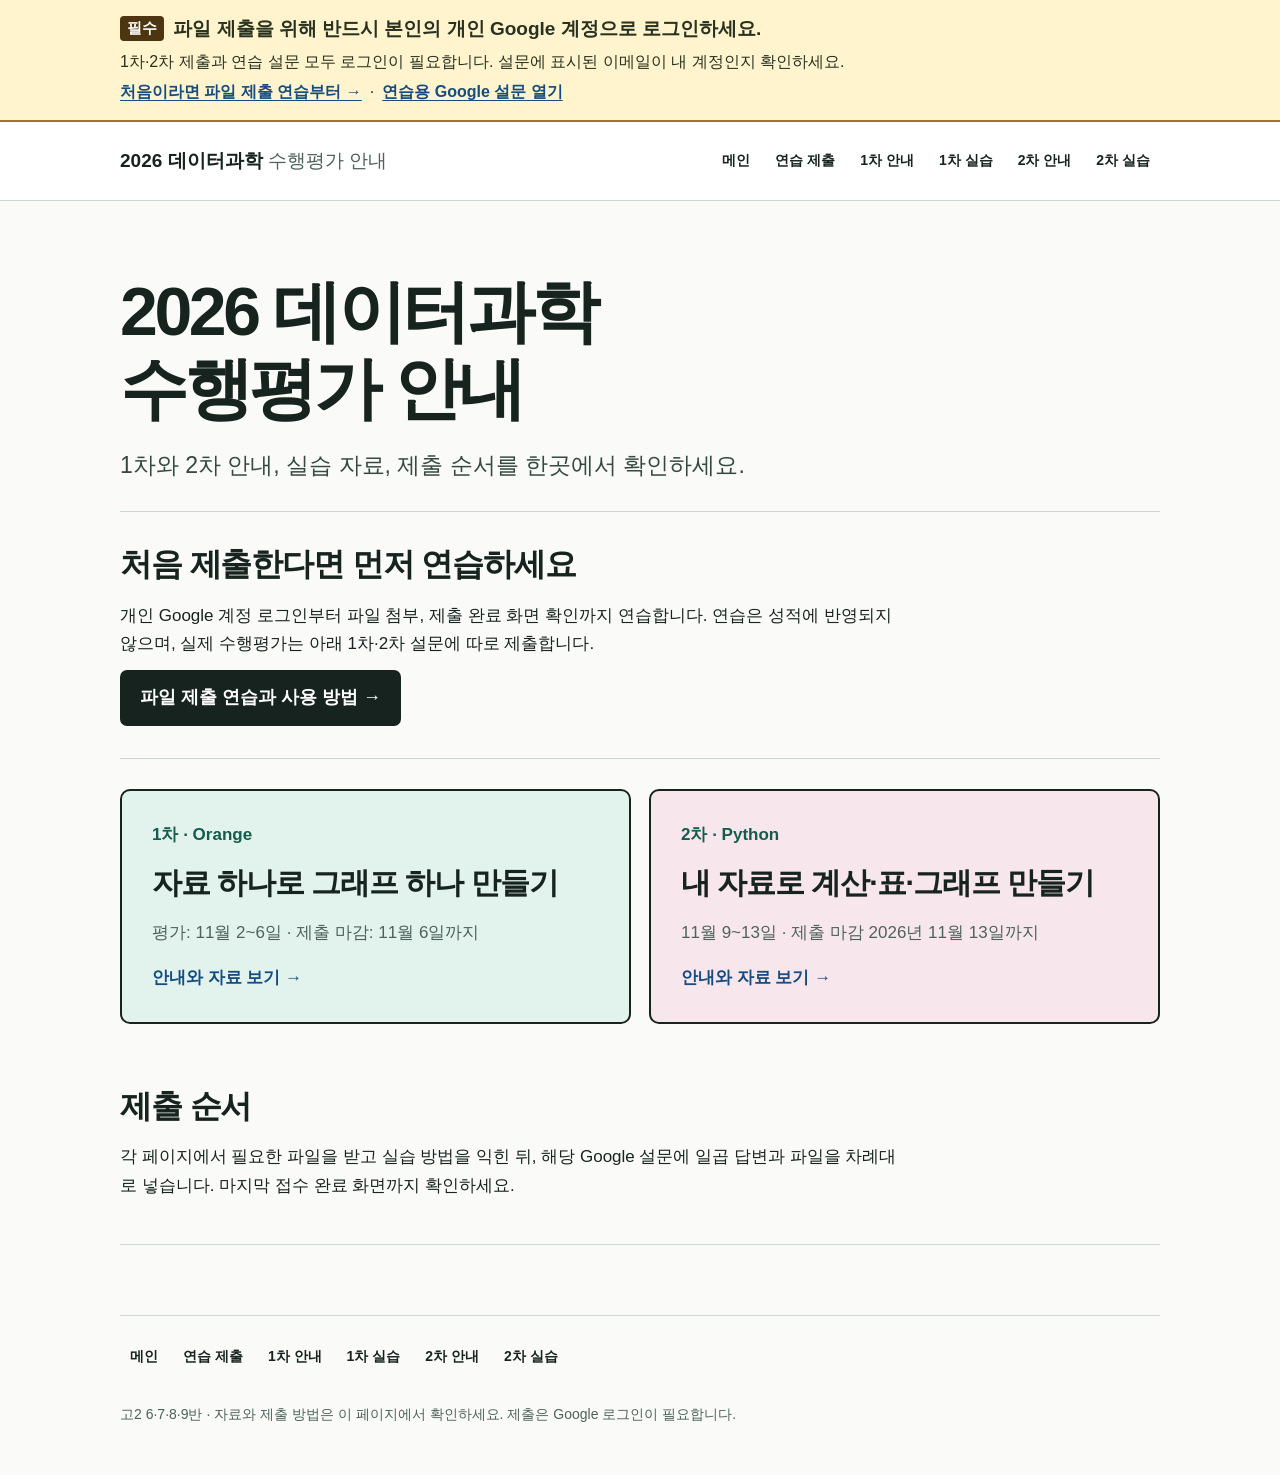
==== docs/index.html @ 9b7f6223 "Keep Orange deadline wording consistent across student notices Constraint: Show November 6 as the an" ====
<!doctype html>
<html lang="ko"><head><meta charset="utf-8"><meta name="viewport" content="width=device-width, initial-scale=1">
<meta name="description" content="2026 데이터과학 수행평가 학생 안내와 실습 자료">
<title>수행평가 안내 · 2026 데이터과학</title><link rel="stylesheet" href="styles.css"><link rel="stylesheet" href="submission-practice.css"></head>
<body><a class="skip" href="#content">본문으로 바로 가기</a>
<aside class="login-notice" aria-label="제출 전 필수 안내"><div class="login-notice-inner"><p><span class="login-required">필수</span> <strong>파일 제출을 위해 반드시 본인의 개인 Google 계정으로 로그인하세요.</strong></p><p>1차·2차 제출과 연습 설문 모두 로그인이 필요합니다. 설문에 표시된 이메일이 내 계정인지 확인하세요.</p><div class="login-notice-links"><a class="" href="practice.html">처음이라면 파일 제출 연습부터 →</a> · <a class="" href="https://docs.google.com/forms/d/e/1FAIpQLScZOqpPs9S-6z6NNaMuyRPG4v95KnQXw4QXtG5yP9WdSp2YLQ/viewform" target="_blank" rel="noopener noreferrer">연습용 Google 설문 열기</a></div></div></aside>
<header class="site-header"><div class="wrap header-inner"><a class="brand" href="index.html">2026 데이터과학 <span>수행평가 안내</span></a>
<nav class="global-nav" aria-label="전체 페이지 빠른 이동"><a href="index.html">메인</a><a href="practice.html">연습 제출</a><a href="orange.html">1차 안내</a><a href="orange-guide/index.html">1차 실습</a><a href="python.html">2차 안내</a><a href="python-guide/index.html">2차 실습</a></nav></div></header>
<main class="wrap" id="content"><div class="hero index-hero"><h1>2026 데이터과학<br>수행평가 안내</h1><p class="lead">1차와 2차 안내, 실습 자료, 제출 순서를 한곳에서 확인하세요.</p></div>
<section class="section"><h2>처음 제출한다면 먼저 연습하세요</h2><p>개인 Google 계정 로그인부터 파일 첨부, 제출 완료 화면 확인까지 연습합니다. 연습은 성적에 반영되지 않으며, 실제 수행평가는 아래 1차·2차 설문에 따로 제출합니다.</p><a class="button" href="practice.html">파일 제출 연습과 사용 방법 →</a></section>
<div class="choice-grid"><a class="choice" href="orange.html"><span>1차 · Orange</span><h2>자료 하나로 그래프 하나 만들기</h2><p>평가: 11월 2~6일 · 제출 마감: 11월 6일까지</p><strong>안내와 자료 보기 →</strong></a>
<a class="choice" href="python.html"><span>2차 · Python</span><h2>내 자료로 계산·표·그래프 만들기</h2><p>11월 9~13일 · 제출 마감 2026년 11월 13일까지</p><strong>안내와 자료 보기 →</strong></a></div>
<section class="section"><h2>제출 순서</h2><p>각 페이지에서 필요한 파일을 받고 실습 방법을 익힌 뒤, 해당 Google 설문에 일곱 답변과 파일을 차례대로 넣습니다. 마지막 접수 완료 화면까지 확인하세요.</p></section></main><footer class="wrap footer"><nav class="global-nav" aria-label="전체 페이지 빠른 이동"><a href="index.html">메인</a><a href="practice.html">연습 제출</a><a href="orange.html">1차 안내</a><a href="orange-guide/index.html">1차 실습</a><a href="python.html">2차 안내</a><a href="python-guide/index.html">2차 실습</a></nav><p>고2 6·7·8·9반 · 자료와 제출 방법은 이 페이지에서 확인하세요. 제출은 Google 로그인이 필요합니다.</p></footer>
</body></html>
---- docs/styles.css ----
:root{--ink:#17231f;--muted:#4d625b;--paper:#fafbf8;--white:#fff;--line:#cbd8d1;--mint:#c5e8da;--pink:#f6d5df;--accent:#145c4c;--blue:#174c80}
*{box-sizing:border-box}html{scroll-behavior:smooth}body{margin:0;background:var(--paper);color:var(--ink);font:17px/1.65 -apple-system,BlinkMacSystemFont,"Apple SD Gothic Neo","Malgun Gothic",sans-serif}a{color:var(--blue);text-underline-offset:3px}a:hover{color:var(--accent)}a:focus-visible,button:focus-visible{outline:3px solid var(--accent);outline-offset:3px}.skip{position:absolute;left:-9999px;top:8px;background:#fff;padding:8px}.skip:focus{left:12px;z-index:10}.wrap{width:min(100% - 40px,1040px);margin:auto}.site-header{background:#fff;border-bottom:1px solid var(--line)}.header-inner{display:flex;align-items:center;justify-content:space-between;gap:24px;min-height:78px}.brand{text-decoration:none;color:var(--ink);font-size:19px;font-weight:800}.brand span{font-weight:500;color:var(--muted)}nav{display:flex;gap:8px}nav a{display:inline-block;padding:8px 14px;border-radius:8px;text-decoration:none;color:var(--ink);font-weight:700}nav a[aria-current=page],nav a:hover{background:var(--mint);color:var(--ink)}main{padding-top:48px;padding-bottom:70px}.hero{padding:24px 0 28px;border-bottom:1px solid var(--line)}.number{margin:0 0 14px;color:var(--accent);font-weight:800;font-size:15px}.hero h1{font-size:clamp(39px,6vw,68px);letter-spacing:-.05em;line-height:1.14;margin:0 0 20px;font-weight:850}.lead{font-size:clamp(18px,2.5vw,23px);line-height:1.55;max-width:730px;margin:0;color:#354940}.date{display:flex;flex-wrap:wrap;gap:10px;margin-top:28px}.date strong{display:inline-block;padding:9px 14px;background:#fff;border:1px solid var(--line);border-radius:6px;font-size:16px}.route{display:flex;flex-wrap:wrap;gap:8px 13px;padding:20px 24px;margin:28px 0 38px;background:var(--mint);border:2px solid var(--ink);font-weight:750;font-size:18px}.route span{color:var(--accent)}.section{padding:32px 0;border-bottom:1px solid var(--line)}.section h2,.submit h2{font-size:clamp(25px,3.5vw,32px);letter-spacing:-.035em;line-height:1.3;margin:0 0 16px}.section p{margin:12px 0;max-width:790px}.resource-list,.topic-list{list-style:none;padding:0;margin:20px 0;display:grid;gap:10px}.resource-list{grid-template-columns:repeat(2,minmax(0,1fr))}.resource-list li,.topic-list li{background:#fff;border:1px solid var(--line);border-radius:8px;padding:15px 18px}.resource-list a,.topic-list a{display:block;font-weight:750}.resource-list span,.topic-list span{display:block;color:var(--muted);font-size:14px;margin-top:3px}.topic-list{grid-template-columns:repeat(2,minmax(0,1fr))}.steps{list-style:none;counter-reset:step;padding:0;margin:20px 0;display:grid;grid-template-columns:repeat(2,minmax(0,1fr));gap:12px}.steps li{counter-increment:step;background:#fff;border:1px solid var(--line);border-radius:8px;padding:18px 18px 18px 64px;position:relative}.steps li:before{content:counter(step);position:absolute;left:18px;top:17px;width:32px;height:32px;border-radius:50%;display:grid;place-items:center;background:var(--mint);font-weight:800}.steps strong{font-size:18px}.steps p{margin:7px 0 0}.callout{padding:18px 22px;background:var(--pink);border:2px solid var(--ink)}.callout strong{font-size:21px}.callout p{margin:5px 0}.section video{display:block;max-width:800px;max-height:500px;background:#17231f;border-radius:8px}.submit{display:flex;justify-content:space-between;align-items:center;gap:30px;margin-top:40px;padding:28px 30px;background:var(--mint);border:2px solid var(--ink)}.submit h2{margin:0}.submit p{margin:5px 0 0}.button{display:inline-block;white-space:nowrap;background:var(--ink);color:#fff;border-radius:7px;padding:13px 20px;font-size:18px;font-weight:800;text-decoration:none}.button:hover{background:var(--accent);color:#fff}.choice-grid{display:grid;grid-template-columns:repeat(2,minmax(0,1fr));gap:18px;margin:30px 0}.choice{display:block;padding:30px;border:2px solid var(--ink);background:#fff;color:var(--ink);text-decoration:none;border-radius:10px}.choice:first-child{background:#e1f3ec}.choice:last-child{background:#f8e6ed}.choice:hover{transform:translateY(-3px);color:var(--ink);box-shadow:0 8px 0 #d6e4dc}.choice span{font-weight:800;color:var(--accent)}.choice h2{font-size:30px;line-height:1.3;letter-spacing:-.035em;margin:14px 0}.choice p{color:var(--muted)}.choice strong{color:var(--blue)}.footer{padding:22px 0 35px;border-top:1px solid var(--line);color:var(--muted);font-size:14px}
@media(max-width:700px){body{font-size:16px}.wrap{width:min(100% - 28px,1040px)}.header-inner{display:block;padding:14px 0 10px}.brand{display:block;font-size:17px}.brand span{display:block;font-size:14px}nav{margin-top:8px}nav a{padding:7px 10px;font-size:14px}main{padding-top:24px}.hero h1{font-size:40px}.route{padding:16px;font-size:16px}.resource-list,.topic-list,.steps,.choice-grid{grid-template-columns:1fr}.submit{display:block;padding:22px}.submit .button{margin-top:20px;white-space:normal;text-align:center}.section{padding:25px 0}}
.global-nav{display:flex;flex-wrap:wrap;gap:5px}.global-nav a{font-size:14px;padding:7px 10px}.footer .global-nav{padding:0 0 14px}.question-choices{margin:22px 0;padding:20px;background:#eaf3ef;border:1px solid var(--line);border-radius:10px}.question-choices h2{margin:0 0 8px}.question-choices ol{list-style:none;counter-reset:question;display:grid;grid-template-columns:repeat(2,minmax(0,1fr));gap:9px;padding:0;margin:16px 0}.question-choices li{background:#fff;border:1px solid var(--line);border-radius:8px;padding:12px 14px}.question-choices strong,.question-choices span{display:block}.question-choices strong{font-size:16px;line-height:1.45}.question-choices span{font-size:13px;color:var(--muted);margin-top:6px}.question-choices code{white-space:nowrap}.section .question-choices{margin:0;padding:0;border:0;background:transparent}.section .question-choices h2{display:none}.section video+ p{margin-bottom:30px}@media(max-width:700px){.global-nav{margin-top:8px}.global-nav a{font-size:13px;padding:7px 8px}.question-choices ol{grid-template-columns:1fr}.question-choices{padding:14px}}@media(prefers-reduced-motion:reduce){html{scroll-behavior:auto}}
---- docs/submission-practice.css ----
.login-notice{box-sizing:border-box;margin:0;background:#fff4cd;color:#293220;border-bottom:2px solid #9c7922;font-family:-apple-system,BlinkMacSystemFont,"Apple SD Gothic Neo","Malgun Gothic",sans-serif;font-size:16px;line-height:1.6}
.login-notice-inner{width:min(100% - 40px,1040px);margin:auto;padding:15px 0}
.login-notice p{margin:0 0 5px;max-width:none}
.login-notice p:first-child{font-size:19px;line-height:1.5}
.login-required{display:inline-block;margin-right:4px;padding:1px 7px;border-radius:4px;background:#4c3510;color:#fff;font-weight:800;font-size:15px;vertical-align:2px}
.login-notice a{color:#174c80;text-decoration:underline;text-underline-offset:3px;font-weight:750}
.login-notice a:hover{color:#145c4c}
.login-notice a:focus-visible{outline:3px solid #145c4c;outline-offset:3px}
.login-notice-links{display:flex;flex-wrap:wrap;gap:5px 8px}
.practice-actions{display:flex;flex-wrap:wrap;gap:12px;margin:20px 0 12px}
.practice-actions .button{white-space:normal}
.practice-small{font-size:15px;color:#4d625b}
.practice-steps{grid-template-columns:1fr}
.practice-steps li{padding-bottom:22px}
.practice-help dt{font-weight:800;margin-top:22px}
.practice-help dd{margin:6px 0 0;max-width:790px}
@media(max-width:700px){.login-notice-inner{width:calc(100% - 28px);padding:12px 0}.login-notice{font-size:15px}.login-notice p:first-child{font-size:17px}.practice-actions .button{width:100%;text-align:center}}
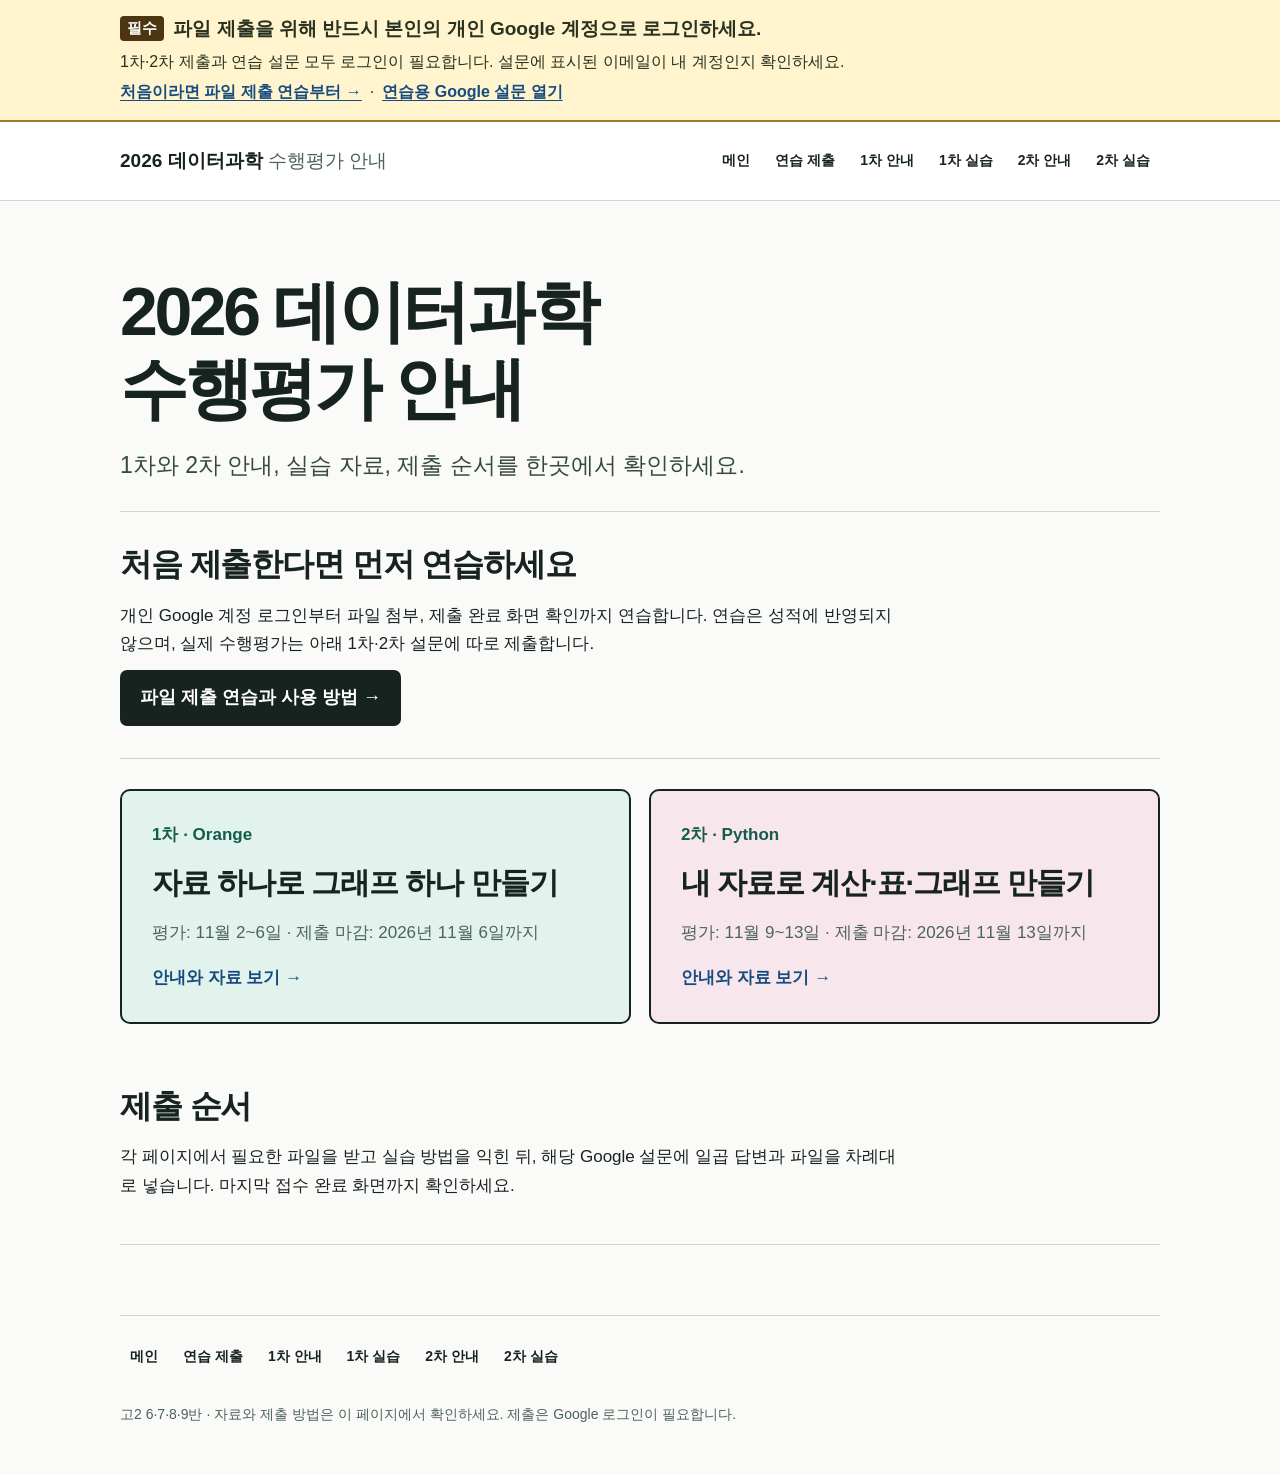
==== commit 7a09c001: "Keep published deadlines consistent across student resources Constraint: Preserve assessment questio" ====
--- a/docs/index.html
+++ b/docs/index.html
@@ -8,7 +8,7 @@
 <nav class="global-nav" aria-label="전체 페이지 빠른 이동"><a href="index.html">메인</a><a href="practice.html">연습 제출</a><a href="orange.html">1차 안내</a><a href="orange-guide/index.html">1차 실습</a><a href="python.html">2차 안내</a><a href="python-guide/index.html">2차 실습</a></nav></div></header>
 <main class="wrap" id="content"><div class="hero index-hero"><h1>2026 데이터과학<br>수행평가 안내</h1><p class="lead">1차와 2차 안내, 실습 자료, 제출 순서를 한곳에서 확인하세요.</p></div>
 <section class="section"><h2>처음 제출한다면 먼저 연습하세요</h2><p>개인 Google 계정 로그인부터 파일 첨부, 제출 완료 화면 확인까지 연습합니다. 연습은 성적에 반영되지 않으며, 실제 수행평가는 아래 1차·2차 설문에 따로 제출합니다.</p><a class="button" href="practice.html">파일 제출 연습과 사용 방법 →</a></section>
-<div class="choice-grid"><a class="choice" href="orange.html"><span>1차 · Orange</span><h2>자료 하나로 그래프 하나 만들기</h2><p>평가: 11월 2~6일 · 제출 마감: 11월 6일까지</p><strong>안내와 자료 보기 →</strong></a>
-<a class="choice" href="python.html"><span>2차 · Python</span><h2>내 자료로 계산·표·그래프 만들기</h2><p>11월 9~13일 · 제출 마감 2026년 11월 13일까지</p><strong>안내와 자료 보기 →</strong></a></div>
+<div class="choice-grid"><a class="choice" href="orange.html"><span>1차 · Orange</span><h2>자료 하나로 그래프 하나 만들기</h2><p>평가: 11월 2~6일 · 제출 마감: 2026년 11월 6일까지</p><strong>안내와 자료 보기 →</strong></a>
+<a class="choice" href="python.html"><span>2차 · Python</span><h2>내 자료로 계산·표·그래프 만들기</h2><p>평가: 11월 9~13일 · 제출 마감: 2026년 11월 13일까지</p><strong>안내와 자료 보기 →</strong></a></div>
 <section class="section"><h2>제출 순서</h2><p>각 페이지에서 필요한 파일을 받고 실습 방법을 익힌 뒤, 해당 Google 설문에 일곱 답변과 파일을 차례대로 넣습니다. 마지막 접수 완료 화면까지 확인하세요.</p></section></main><footer class="wrap footer"><nav class="global-nav" aria-label="전체 페이지 빠른 이동"><a href="index.html">메인</a><a href="practice.html">연습 제출</a><a href="orange.html">1차 안내</a><a href="orange-guide/index.html">1차 실습</a><a href="python.html">2차 안내</a><a href="python-guide/index.html">2차 실습</a></nav><p>고2 6·7·8·9반 · 자료와 제출 방법은 이 페이지에서 확인하세요. 제출은 Google 로그인이 필요합니다.</p></footer>
 </body></html>
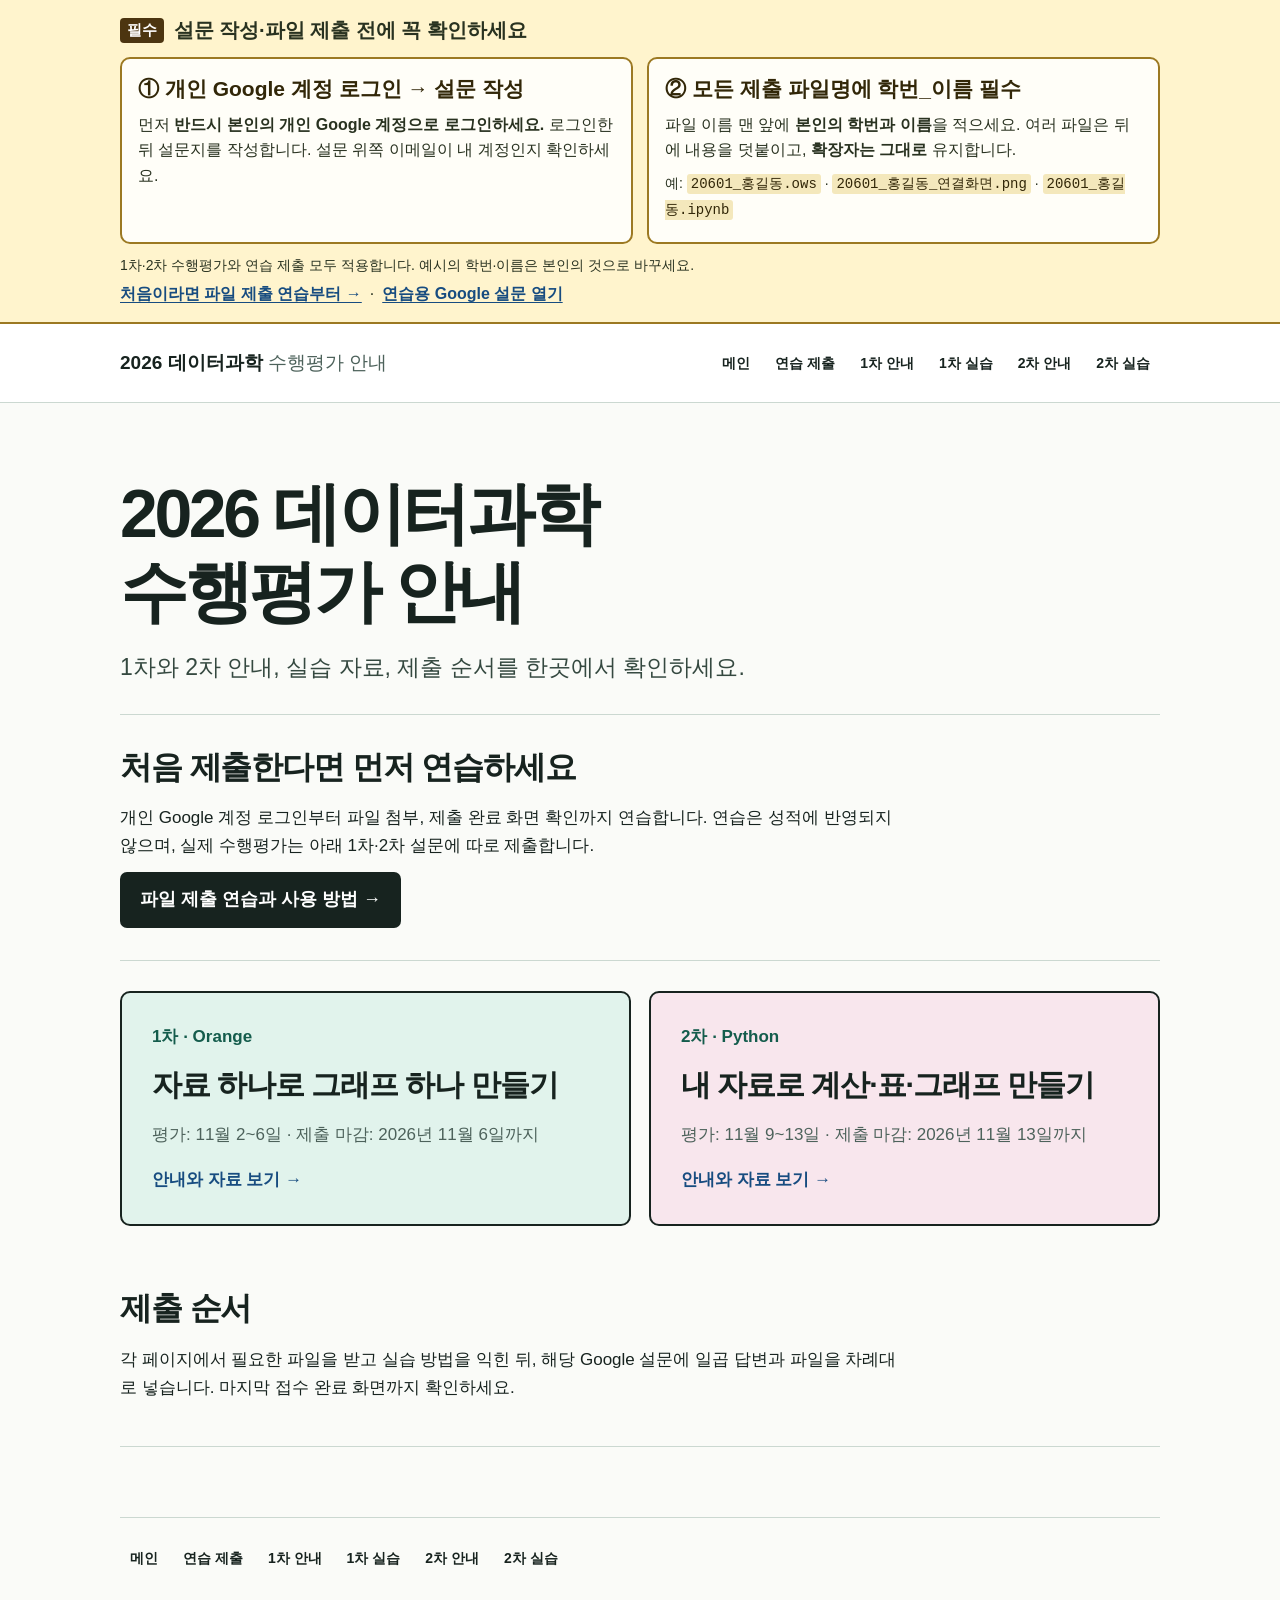
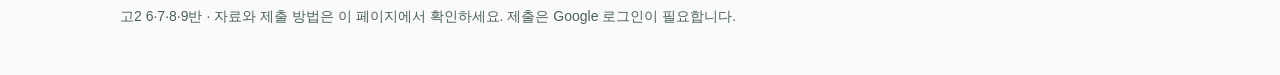
==== commit 5c8b3a30: "Make account login and student filename rules unmistakable before submission Constraint: Students mu" ====
--- a/docs/index.html
+++ b/docs/index.html
@@ -3,7 +3,7 @@
 <meta name="description" content="2026 데이터과학 수행평가 학생 안내와 실습 자료">
 <title>수행평가 안내 · 2026 데이터과학</title><link rel="stylesheet" href="styles.css"><link rel="stylesheet" href="submission-practice.css"></head>
 <body><a class="skip" href="#content">본문으로 바로 가기</a>
-<aside class="login-notice" aria-label="제출 전 필수 안내"><div class="login-notice-inner"><p><span class="login-required">필수</span> <strong>파일 제출을 위해 반드시 본인의 개인 Google 계정으로 로그인하세요.</strong></p><p>1차·2차 제출과 연습 설문 모두 로그인이 필요합니다. 설문에 표시된 이메일이 내 계정인지 확인하세요.</p><div class="login-notice-links"><a class="" href="practice.html">처음이라면 파일 제출 연습부터 →</a> · <a class="" href="https://docs.google.com/forms/d/e/1FAIpQLScZOqpPs9S-6z6NNaMuyRPG4v95KnQXw4QXtG5yP9WdSp2YLQ/viewform" target="_blank" rel="noopener noreferrer">연습용 Google 설문 열기</a></div></div></aside>
+<aside class="login-notice" aria-label="제출 전 필수 안내"><div class="login-notice-inner"><p class="submission-notice-title"><span class="login-required">필수</span> 설문 작성·파일 제출 전에 꼭 확인하세요</p><div class="submission-rules"><div class="submission-rule"><strong>① 개인 Google 계정 로그인 → 설문 작성</strong><p>먼저 <b>반드시 본인의 개인 Google 계정으로 로그인하세요.</b> 로그인한 뒤 설문지를 작성합니다. 설문 위쪽 이메일이 내 계정인지 확인하세요.</p></div><div class="submission-rule"><strong>② 모든 제출 파일명에 학번_이름 필수</strong><p>파일 이름 맨 앞에 <b>본인의 학번과 이름</b>을 적으세요. 여러 파일은 뒤에 내용을 덧붙이고, <b>확장자는 그대로</b> 유지합니다.</p><p class="submission-name-example">예: <code>20601_홍길동.ows</code> · <code>20601_홍길동_연결화면.png</code> · <code>20601_홍길동.ipynb</code></p></div></div><p class="submission-scope">1차·2차 수행평가와 연습 제출 모두 적용합니다. 예시의 학번·이름은 본인의 것으로 바꾸세요.</p><div class="login-notice-links"><a class="" href="practice.html">처음이라면 파일 제출 연습부터 →</a> · <a class="" href="https://docs.google.com/forms/d/e/1FAIpQLScZOqpPs9S-6z6NNaMuyRPG4v95KnQXw4QXtG5yP9WdSp2YLQ/viewform" target="_blank" rel="noopener noreferrer">연습용 Google 설문 열기</a></div></div></aside>
 <header class="site-header"><div class="wrap header-inner"><a class="brand" href="index.html">2026 데이터과학 <span>수행평가 안내</span></a>
 <nav class="global-nav" aria-label="전체 페이지 빠른 이동"><a href="index.html">메인</a><a href="practice.html">연습 제출</a><a href="orange.html">1차 안내</a><a href="orange-guide/index.html">1차 실습</a><a href="python.html">2차 안내</a><a href="python-guide/index.html">2차 실습</a></nav></div></header>
 <main class="wrap" id="content"><div class="hero index-hero"><h1>2026 데이터과학<br>수행평가 안내</h1><p class="lead">1차와 2차 안내, 실습 자료, 제출 순서를 한곳에서 확인하세요.</p></div>
--- a/docs/submission-practice.css
+++ b/docs/submission-practice.css
@@ -1,7 +1,17 @@
 .login-notice{box-sizing:border-box;margin:0;background:#fff4cd;color:#293220;border-bottom:2px solid #9c7922;font-family:-apple-system,BlinkMacSystemFont,"Apple SD Gothic Neo","Malgun Gothic",sans-serif;font-size:16px;line-height:1.6}
 .login-notice-inner{width:min(100% - 40px,1040px);margin:auto;padding:15px 0}
 .login-notice p{margin:0 0 5px;max-width:none}
-.login-notice p:first-child{font-size:19px;line-height:1.5}
+.login-notice .submission-notice-title{font-size:20px;font-weight:800;line-height:1.5;margin-bottom:12px}
+.submission-rules{display:grid;grid-template-columns:1fr 1fr;gap:14px;margin-bottom:10px}
+.submission-rule{min-width:0;border:2px solid #9c7922;border-radius:10px;background:#fffef8;padding:14px 16px}
+.submission-rule>strong{display:block;color:#322708;font-size:21px;line-height:1.5;margin-bottom:7px}
+.submission-rule p{font-size:16px}
+.submission-rule code,.filename-check code{white-space:normal;overflow-wrap:anywhere;background:#f4e8bc;color:#322708;padding:2px 4px;border-radius:3px}
+.login-notice .submission-name-example{font-size:14px;line-height:1.8;margin-top:8px}
+.login-notice .submission-scope{font-size:14px}
+.filename-check{margin:18px 0;padding:18px 20px;border:2px solid #9c7922;border-radius:10px;background:#fff4cd;color:#293220}
+.filename-check>strong{display:block;font-size:21px;line-height:1.5;margin-bottom:8px}
+.filename-check p:last-child{margin-bottom:0}
 .login-required{display:inline-block;margin-right:4px;padding:1px 7px;border-radius:4px;background:#4c3510;color:#fff;font-weight:800;font-size:15px;vertical-align:2px}
 .login-notice a{color:#174c80;text-decoration:underline;text-underline-offset:3px;font-weight:750}
 .login-notice a:hover{color:#145c4c}
@@ -14,4 +24,4 @@
 .practice-steps li{padding-bottom:22px}
 .practice-help dt{font-weight:800;margin-top:22px}
 .practice-help dd{margin:6px 0 0;max-width:790px}
-@media(max-width:700px){.login-notice-inner{width:calc(100% - 28px);padding:12px 0}.login-notice{font-size:15px}.login-notice p:first-child{font-size:17px}.practice-actions .button{width:100%;text-align:center}}
+@media(max-width:700px){.login-notice-inner{width:calc(100% - 28px);padding:12px 0}.login-notice{font-size:15px}.login-notice .submission-notice-title{font-size:18px}.submission-rules{grid-template-columns:1fr;gap:10px}.submission-rule{padding:12px}.submission-rule>strong{font-size:19px}.practice-actions .button{width:100%;text-align:center}}
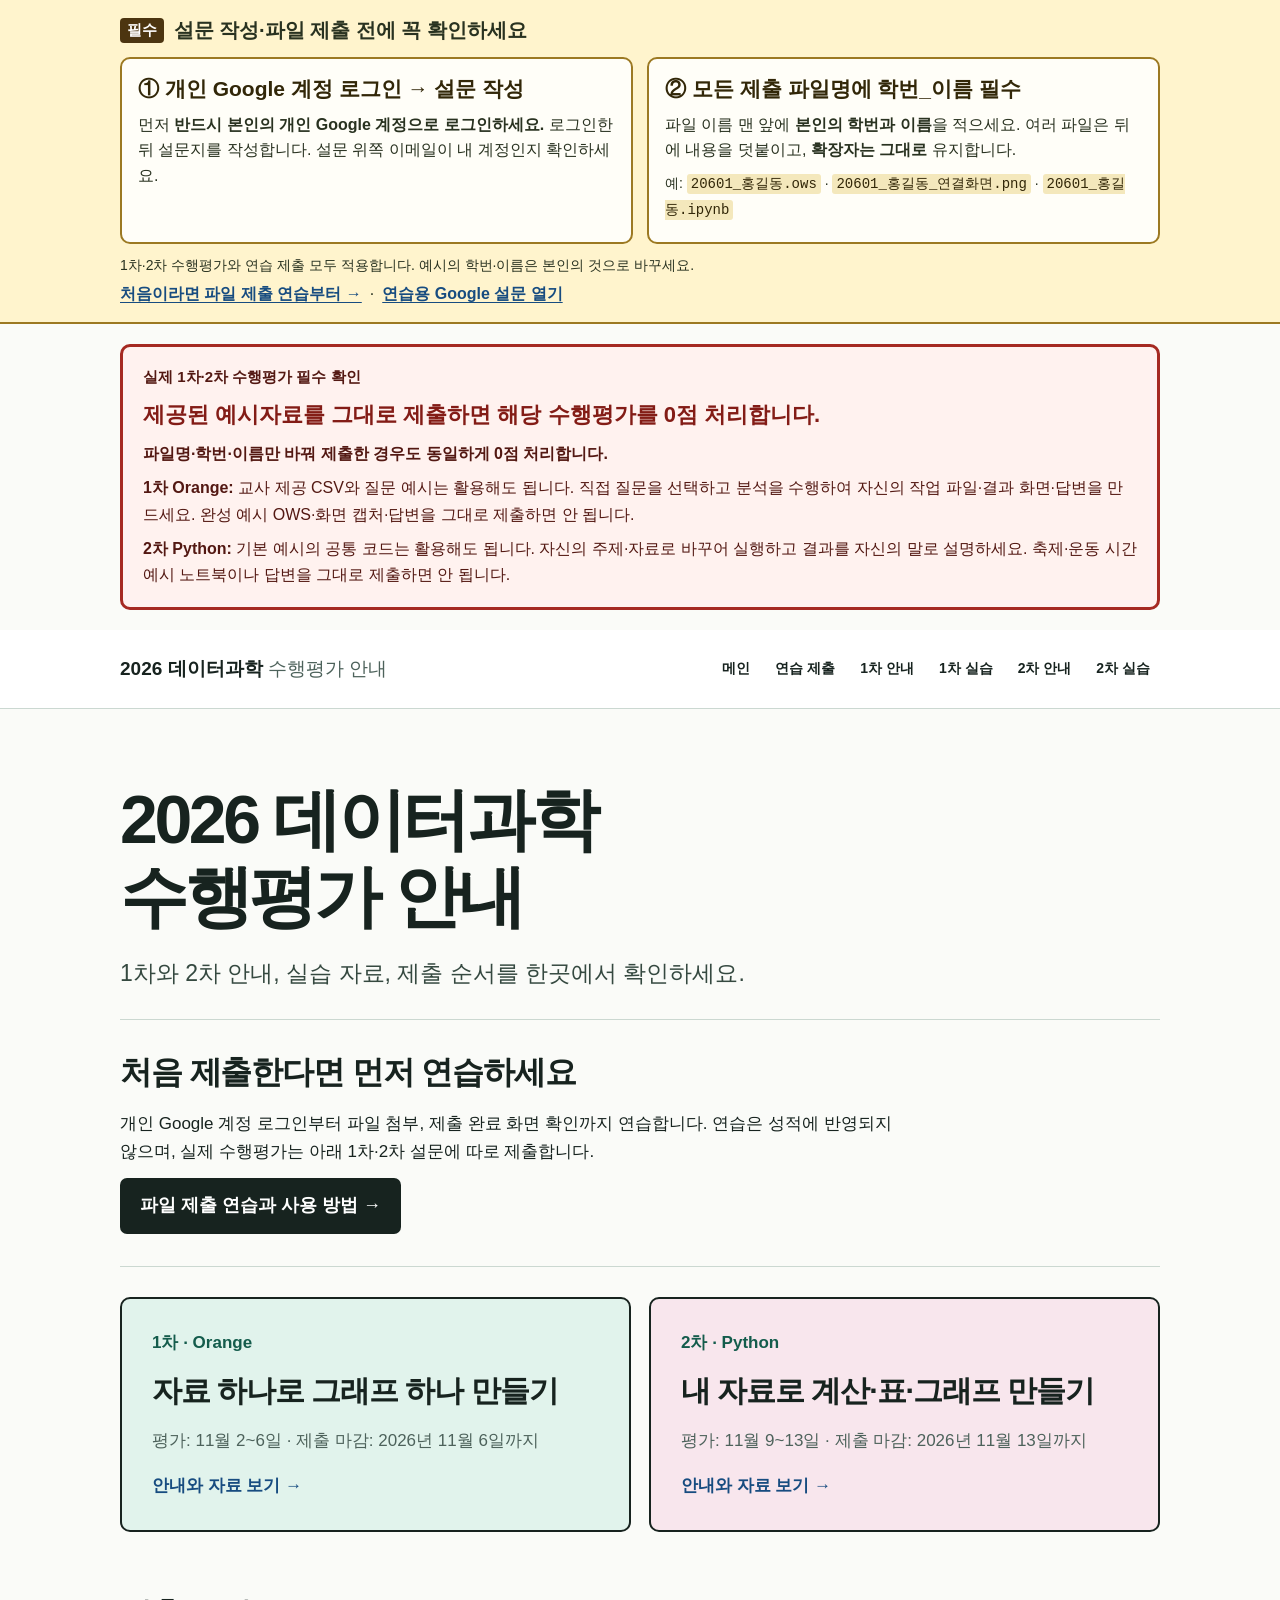
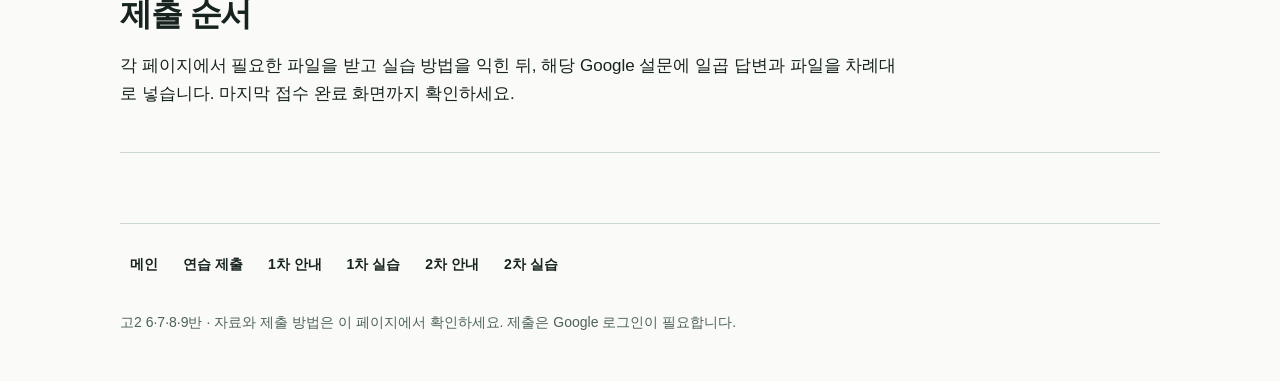
==== commit a01049d4: "Make unchanged example submission consequences clear before assessment Constraint: The teacher requi" ====
--- a/docs/index.html
+++ b/docs/index.html
@@ -1,9 +1,10 @@
 <!doctype html>
 <html lang="ko"><head><meta charset="utf-8"><meta name="viewport" content="width=device-width, initial-scale=1">
 <meta name="description" content="2026 데이터과학 수행평가 학생 안내와 실습 자료">
-<title>수행평가 안내 · 2026 데이터과학</title><link rel="stylesheet" href="styles.css"><link rel="stylesheet" href="submission-practice.css"></head>
+<title>수행평가 안내 · 2026 데이터과학</title><link rel="stylesheet" href="styles.css"><link rel="stylesheet" href="submission-practice.css?v=52a40abe3c"></head>
 <body><a class="skip" href="#content">본문으로 바로 가기</a>
 <aside class="login-notice" aria-label="제출 전 필수 안내"><div class="login-notice-inner"><p class="submission-notice-title"><span class="login-required">필수</span> 설문 작성·파일 제출 전에 꼭 확인하세요</p><div class="submission-rules"><div class="submission-rule"><strong>① 개인 Google 계정 로그인 → 설문 작성</strong><p>먼저 <b>반드시 본인의 개인 Google 계정으로 로그인하세요.</b> 로그인한 뒤 설문지를 작성합니다. 설문 위쪽 이메일이 내 계정인지 확인하세요.</p></div><div class="submission-rule"><strong>② 모든 제출 파일명에 학번_이름 필수</strong><p>파일 이름 맨 앞에 <b>본인의 학번과 이름</b>을 적으세요. 여러 파일은 뒤에 내용을 덧붙이고, <b>확장자는 그대로</b> 유지합니다.</p><p class="submission-name-example">예: <code>20601_홍길동.ows</code> · <code>20601_홍길동_연결화면.png</code> · <code>20601_홍길동.ipynb</code></p></div></div><p class="submission-scope">1차·2차 수행평가와 연습 제출 모두 적용합니다. 예시의 학번·이름은 본인의 것으로 바꾸세요.</p><div class="login-notice-links"><a class="" href="practice.html">처음이라면 파일 제출 연습부터 →</a> · <a class="" href="https://docs.google.com/forms/d/e/1FAIpQLScZOqpPs9S-6z6NNaMuyRPG4v95KnQXw4QXtG5yP9WdSp2YLQ/viewform" target="_blank" rel="noopener noreferrer">연습용 Google 설문 열기</a></div></div></aside>
+<aside class="example-policy" aria-label="예시자료 그대로 제출 시 0점 안내"><p class="example-policy-scope">실제 1차·2차 수행평가 필수 확인</p><strong class="example-policy-title">제공된 예시자료를 그대로 제출하면 해당 수행평가를 0점 처리합니다.</strong><p><b>파일명·학번·이름만 바꿔 제출한 경우도 동일하게 0점 처리합니다.</b></p><p><b>1차 Orange:</b> 교사 제공 CSV와 질문 예시는 활용해도 됩니다. 직접 질문을 선택하고 분석을 수행하여 자신의 작업 파일·결과 화면·답변을 만드세요. 완성 예시 OWS·화면 캡처·답변을 그대로 제출하면 안 됩니다.</p><p><b>2차 Python:</b> 기본 예시의 공통 코드는 활용해도 됩니다. 자신의 주제·자료로 바꾸어 실행하고 결과를 자신의 말로 설명하세요. 축제·운동 시간 예시 노트북이나 답변을 그대로 제출하면 안 됩니다.</p></aside>
 <header class="site-header"><div class="wrap header-inner"><a class="brand" href="index.html">2026 데이터과학 <span>수행평가 안내</span></a>
 <nav class="global-nav" aria-label="전체 페이지 빠른 이동"><a href="index.html">메인</a><a href="practice.html">연습 제출</a><a href="orange.html">1차 안내</a><a href="orange-guide/index.html">1차 실습</a><a href="python.html">2차 안내</a><a href="python-guide/index.html">2차 실습</a></nav></div></header>
 <main class="wrap" id="content"><div class="hero index-hero"><h1>2026 데이터과학<br>수행평가 안내</h1><p class="lead">1차와 2차 안내, 실습 자료, 제출 순서를 한곳에서 확인하세요.</p></div>
--- a/docs/submission-practice.css
+++ b/docs/submission-practice.css
@@ -17,6 +17,12 @@
 .login-notice a:hover{color:#145c4c}
 .login-notice a:focus-visible{outline:3px solid #145c4c;outline-offset:3px}
 .login-notice-links{display:flex;flex-wrap:wrap;gap:5px 8px}
+.example-policy{box-sizing:border-box;width:min(100% - 28px,1040px);margin:20px auto;padding:18px 20px;border:3px solid #a52a22;border-radius:10px;background:#fff2ef;color:#531812;font-family:-apple-system,BlinkMacSystemFont,"Apple SD Gothic Neo","Malgun Gothic",sans-serif;line-height:1.65}
+.example-policy .example-policy-scope{margin:0 0 8px;font-size:15px;font-weight:800}
+.example-policy .example-policy-title{display:block;margin-bottom:10px;font-size:22px;line-height:1.5;color:#831c16}
+.example-policy p{max-width:none;margin:8px 0 0;font-size:16px}
+.example-policy-inline{padding:14px 16px;border-left:5px solid #a52a22;background:#fff2ef;color:#531812;line-height:1.6}
+.example-policy-inline strong{color:#831c16}
 .practice-actions{display:flex;flex-wrap:wrap;gap:12px;margin:20px 0 12px}
 .practice-actions .button{white-space:normal}
 .practice-small{font-size:15px;color:#4d625b}
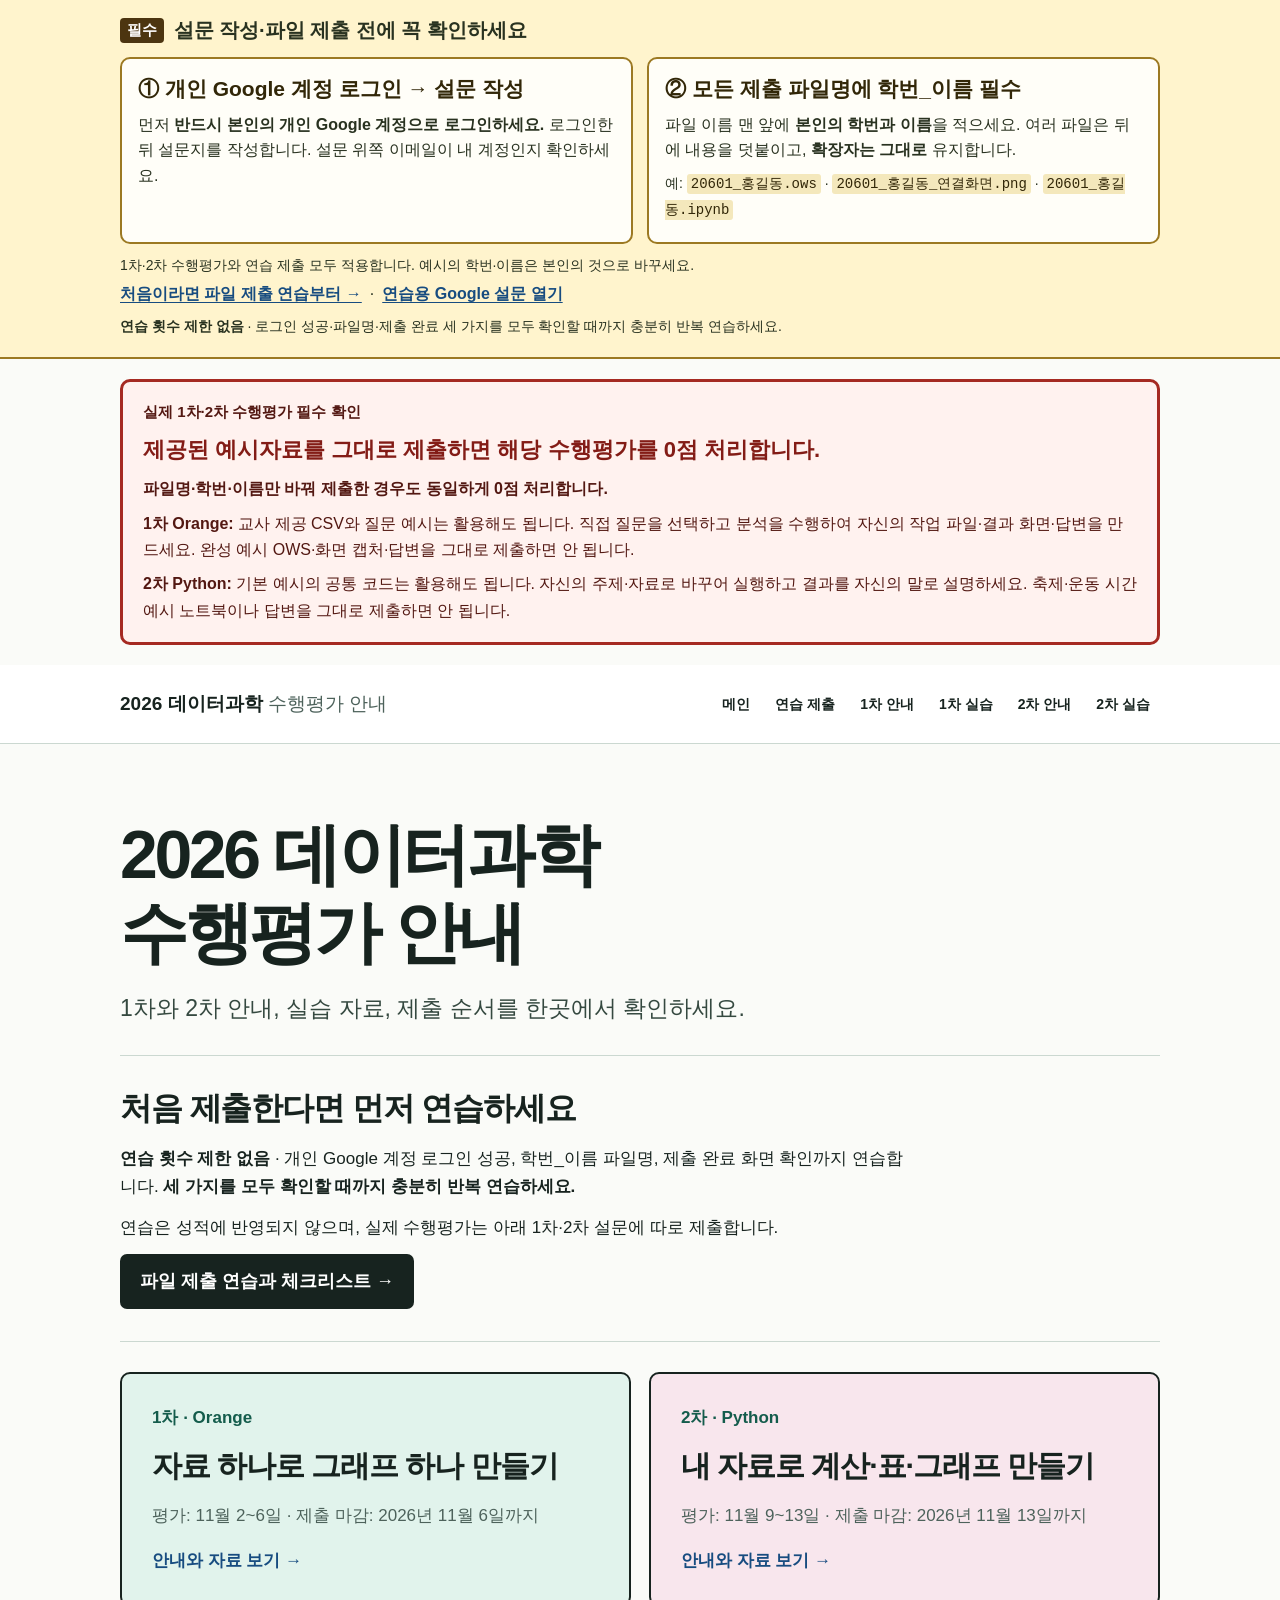
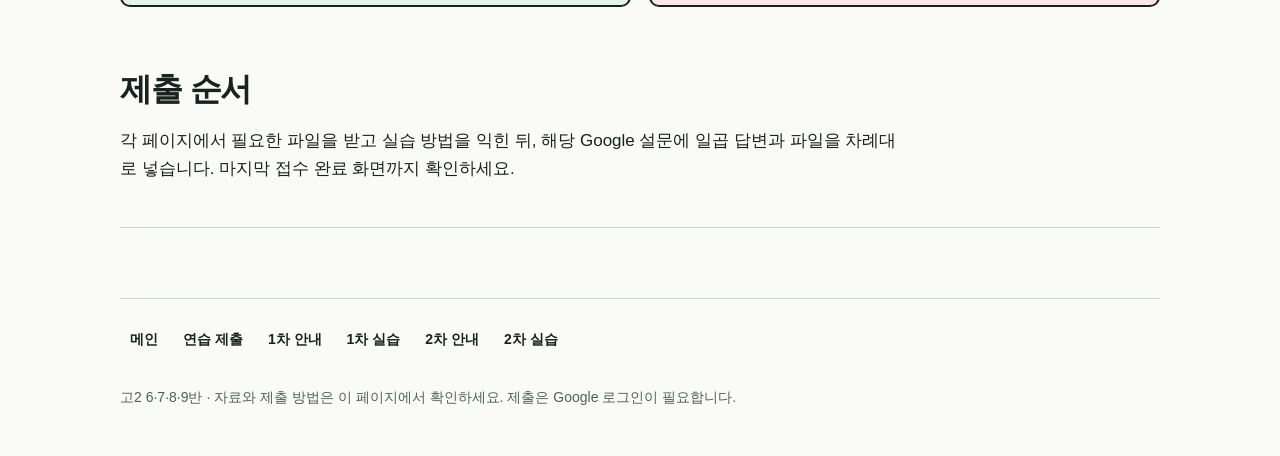
==== commit 181fc98e: "Help students repeat submission practice until all three checks succeed Constraint: Practice attempt" ====
--- a/docs/index.html
+++ b/docs/index.html
@@ -1,14 +1,14 @@
 <!doctype html>
 <html lang="ko"><head><meta charset="utf-8"><meta name="viewport" content="width=device-width, initial-scale=1">
 <meta name="description" content="2026 데이터과학 수행평가 학생 안내와 실습 자료">
-<title>수행평가 안내 · 2026 데이터과학</title><link rel="stylesheet" href="styles.css"><link rel="stylesheet" href="submission-practice.css?v=52a40abe3c"></head>
+<title>수행평가 안내 · 2026 데이터과학</title><link rel="stylesheet" href="styles.css"><link rel="stylesheet" href="submission-practice.css?v=6f11dae451"></head>
 <body><a class="skip" href="#content">본문으로 바로 가기</a>
-<aside class="login-notice" aria-label="제출 전 필수 안내"><div class="login-notice-inner"><p class="submission-notice-title"><span class="login-required">필수</span> 설문 작성·파일 제출 전에 꼭 확인하세요</p><div class="submission-rules"><div class="submission-rule"><strong>① 개인 Google 계정 로그인 → 설문 작성</strong><p>먼저 <b>반드시 본인의 개인 Google 계정으로 로그인하세요.</b> 로그인한 뒤 설문지를 작성합니다. 설문 위쪽 이메일이 내 계정인지 확인하세요.</p></div><div class="submission-rule"><strong>② 모든 제출 파일명에 학번_이름 필수</strong><p>파일 이름 맨 앞에 <b>본인의 학번과 이름</b>을 적으세요. 여러 파일은 뒤에 내용을 덧붙이고, <b>확장자는 그대로</b> 유지합니다.</p><p class="submission-name-example">예: <code>20601_홍길동.ows</code> · <code>20601_홍길동_연결화면.png</code> · <code>20601_홍길동.ipynb</code></p></div></div><p class="submission-scope">1차·2차 수행평가와 연습 제출 모두 적용합니다. 예시의 학번·이름은 본인의 것으로 바꾸세요.</p><div class="login-notice-links"><a class="" href="practice.html">처음이라면 파일 제출 연습부터 →</a> · <a class="" href="https://docs.google.com/forms/d/e/1FAIpQLScZOqpPs9S-6z6NNaMuyRPG4v95KnQXw4QXtG5yP9WdSp2YLQ/viewform" target="_blank" rel="noopener noreferrer">연습용 Google 설문 열기</a></div></div></aside>
+<aside class="login-notice" aria-label="제출 전 필수 안내"><div class="login-notice-inner"><p class="submission-notice-title"><span class="login-required">필수</span> 설문 작성·파일 제출 전에 꼭 확인하세요</p><div class="submission-rules"><div class="submission-rule"><strong>① 개인 Google 계정 로그인 → 설문 작성</strong><p>먼저 <b>반드시 본인의 개인 Google 계정으로 로그인하세요.</b> 로그인한 뒤 설문지를 작성합니다. 설문 위쪽 이메일이 내 계정인지 확인하세요.</p></div><div class="submission-rule"><strong>② 모든 제출 파일명에 학번_이름 필수</strong><p>파일 이름 맨 앞에 <b>본인의 학번과 이름</b>을 적으세요. 여러 파일은 뒤에 내용을 덧붙이고, <b>확장자는 그대로</b> 유지합니다.</p><p class="submission-name-example">예: <code>20601_홍길동.ows</code> · <code>20601_홍길동_연결화면.png</code> · <code>20601_홍길동.ipynb</code></p></div></div><p class="submission-scope">1차·2차 수행평가와 연습 제출 모두 적용합니다. 예시의 학번·이름은 본인의 것으로 바꾸세요.</p><div class="login-notice-links"><a class="" href="practice.html">처음이라면 파일 제출 연습부터 →</a> · <a class="" href="https://docs.google.com/forms/d/e/1FAIpQLScZOqpPs9S-6z6NNaMuyRPG4v95KnQXw4QXtG5yP9WdSp2YLQ/viewform" target="_blank" rel="noopener noreferrer">연습용 Google 설문 열기</a></div><p class="practice-repeat-note"><b>연습 횟수 제한 없음</b> · 로그인 성공·파일명·제출 완료 세 가지를 모두 확인할 때까지 충분히 반복 연습하세요.</p></div></aside>
 <aside class="example-policy" aria-label="예시자료 그대로 제출 시 0점 안내"><p class="example-policy-scope">실제 1차·2차 수행평가 필수 확인</p><strong class="example-policy-title">제공된 예시자료를 그대로 제출하면 해당 수행평가를 0점 처리합니다.</strong><p><b>파일명·학번·이름만 바꿔 제출한 경우도 동일하게 0점 처리합니다.</b></p><p><b>1차 Orange:</b> 교사 제공 CSV와 질문 예시는 활용해도 됩니다. 직접 질문을 선택하고 분석을 수행하여 자신의 작업 파일·결과 화면·답변을 만드세요. 완성 예시 OWS·화면 캡처·답변을 그대로 제출하면 안 됩니다.</p><p><b>2차 Python:</b> 기본 예시의 공통 코드는 활용해도 됩니다. 자신의 주제·자료로 바꾸어 실행하고 결과를 자신의 말로 설명하세요. 축제·운동 시간 예시 노트북이나 답변을 그대로 제출하면 안 됩니다.</p></aside>
 <header class="site-header"><div class="wrap header-inner"><a class="brand" href="index.html">2026 데이터과학 <span>수행평가 안내</span></a>
 <nav class="global-nav" aria-label="전체 페이지 빠른 이동"><a href="index.html">메인</a><a href="practice.html">연습 제출</a><a href="orange.html">1차 안내</a><a href="orange-guide/index.html">1차 실습</a><a href="python.html">2차 안내</a><a href="python-guide/index.html">2차 실습</a></nav></div></header>
 <main class="wrap" id="content"><div class="hero index-hero"><h1>2026 데이터과학<br>수행평가 안내</h1><p class="lead">1차와 2차 안내, 실습 자료, 제출 순서를 한곳에서 확인하세요.</p></div>
-<section class="section"><h2>처음 제출한다면 먼저 연습하세요</h2><p>개인 Google 계정 로그인부터 파일 첨부, 제출 완료 화면 확인까지 연습합니다. 연습은 성적에 반영되지 않으며, 실제 수행평가는 아래 1차·2차 설문에 따로 제출합니다.</p><a class="button" href="practice.html">파일 제출 연습과 사용 방법 →</a></section>
+<section class="section"><h2>처음 제출한다면 먼저 연습하세요</h2><p><strong>연습 횟수 제한 없음</strong> · 개인 Google 계정 로그인 성공, 학번_이름 파일명, 제출 완료 화면 확인까지 연습합니다. <strong>세 가지를 모두 확인할 때까지 충분히 반복 연습하세요.</strong></p><p>연습은 성적에 반영되지 않으며, 실제 수행평가는 아래 1차·2차 설문에 따로 제출합니다.</p><a class="button" href="practice.html">파일 제출 연습과 체크리스트 →</a></section>
 <div class="choice-grid"><a class="choice" href="orange.html"><span>1차 · Orange</span><h2>자료 하나로 그래프 하나 만들기</h2><p>평가: 11월 2~6일 · 제출 마감: 2026년 11월 6일까지</p><strong>안내와 자료 보기 →</strong></a>
 <a class="choice" href="python.html"><span>2차 · Python</span><h2>내 자료로 계산·표·그래프 만들기</h2><p>평가: 11월 9~13일 · 제출 마감: 2026년 11월 13일까지</p><strong>안내와 자료 보기 →</strong></a></div>
 <section class="section"><h2>제출 순서</h2><p>각 페이지에서 필요한 파일을 받고 실습 방법을 익힌 뒤, 해당 Google 설문에 일곱 답변과 파일을 차례대로 넣습니다. 마지막 접수 완료 화면까지 확인하세요.</p></section></main><footer class="wrap footer"><nav class="global-nav" aria-label="전체 페이지 빠른 이동"><a href="index.html">메인</a><a href="practice.html">연습 제출</a><a href="orange.html">1차 안내</a><a href="orange-guide/index.html">1차 실습</a><a href="python.html">2차 안내</a><a href="python-guide/index.html">2차 실습</a></nav><p>고2 6·7·8·9반 · 자료와 제출 방법은 이 페이지에서 확인하세요. 제출은 Google 로그인이 필요합니다.</p></footer>
--- a/docs/submission-practice.css
+++ b/docs/submission-practice.css
@@ -17,6 +17,7 @@
 .login-notice a:hover{color:#145c4c}
 .login-notice a:focus-visible{outline:3px solid #145c4c;outline-offset:3px}
 .login-notice-links{display:flex;flex-wrap:wrap;gap:5px 8px}
+.login-notice .practice-repeat-note{margin-top:8px;font-size:14px}
 .example-policy{box-sizing:border-box;width:min(100% - 28px,1040px);margin:20px auto;padding:18px 20px;border:3px solid #a52a22;border-radius:10px;background:#fff2ef;color:#531812;font-family:-apple-system,BlinkMacSystemFont,"Apple SD Gothic Neo","Malgun Gothic",sans-serif;line-height:1.65}
 .example-policy .example-policy-scope{margin:0 0 8px;font-size:15px;font-weight:800}
 .example-policy .example-policy-title{display:block;margin-bottom:10px;font-size:22px;line-height:1.5;color:#831c16}
@@ -26,6 +27,16 @@
 .practice-actions{display:flex;flex-wrap:wrap;gap:12px;margin:20px 0 12px}
 .practice-actions .button{white-space:normal}
 .practice-small{font-size:15px;color:#4d625b}
+.practice-repeat{border:2px solid #145c4c;background:#e7f4ed;color:#173d33}
+.practice-repeat>strong{font-size:22px}
+.practice-checklist{min-width:0;margin:20px 0;padding:16px;border:2px solid #145c4c;border-radius:10px;background:#f1f8f4}
+.practice-checklist legend{padding:0 8px;font-size:22px;font-weight:800;color:#173d33}
+.practice-checklist label{display:flex;align-items:flex-start;gap:12px;margin:10px 0;padding:16px;border:1px solid #a5beb3;border-radius:8px;background:#fff;cursor:pointer}
+.practice-checklist input{flex:0 0 auto;width:24px;height:24px;margin:3px 0 0;accent-color:#145c4c}
+.practice-checklist input:focus-visible{outline:3px solid #174c80;outline-offset:3px}
+.practice-checklist span{min-width:0;line-height:1.7}
+.practice-checklist strong{display:block;font-size:20px;color:#173d33}
+.practice-checklist code{white-space:normal;overflow-wrap:anywhere}
 .practice-steps{grid-template-columns:1fr}
 .practice-steps li{padding-bottom:22px}
 .practice-help dt{font-weight:800;margin-top:22px}
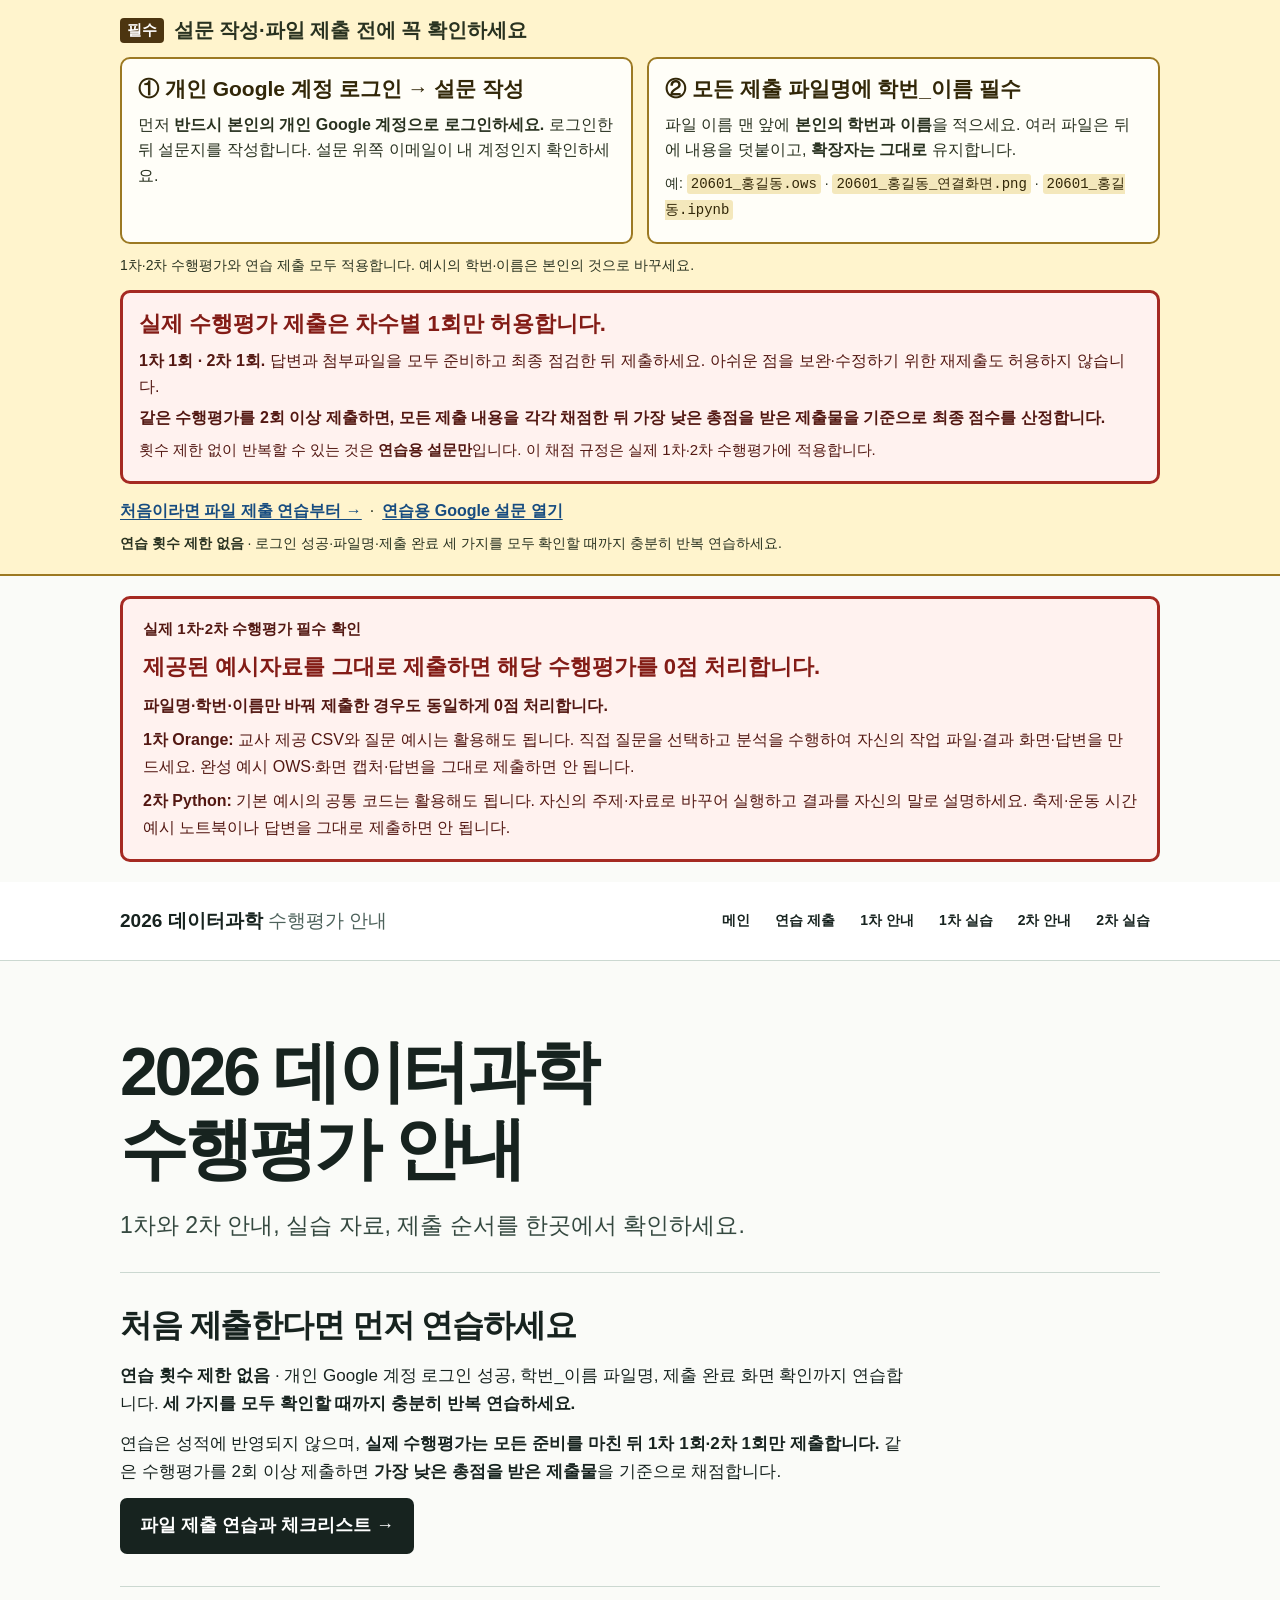
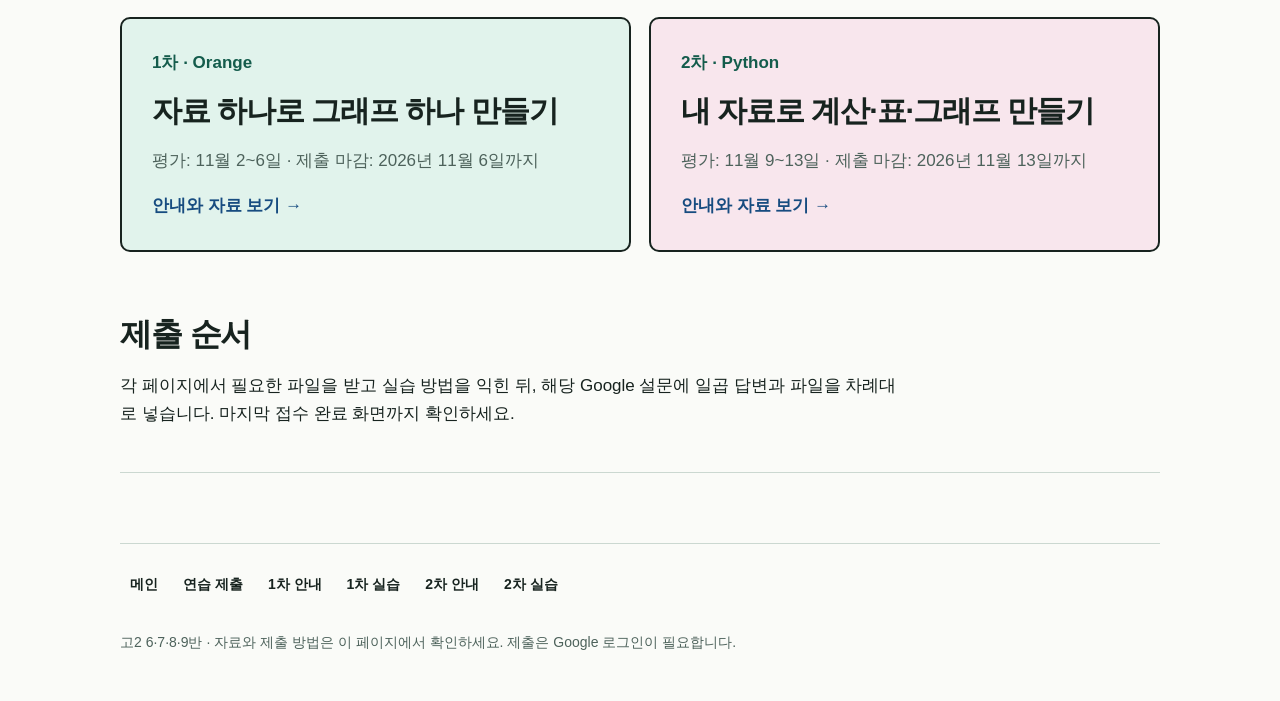
==== commit 4fd94622: "Make final assessment submission rules unambiguous before students submit Constraint: Each assessmen" ====
--- a/docs/index.html
+++ b/docs/index.html
@@ -1,14 +1,14 @@
 <!doctype html>
 <html lang="ko"><head><meta charset="utf-8"><meta name="viewport" content="width=device-width, initial-scale=1">
 <meta name="description" content="2026 데이터과학 수행평가 학생 안내와 실습 자료">
-<title>수행평가 안내 · 2026 데이터과학</title><link rel="stylesheet" href="styles.css"><link rel="stylesheet" href="submission-practice.css?v=6f11dae451"></head>
+<title>수행평가 안내 · 2026 데이터과학</title><link rel="stylesheet" href="styles.css"><link rel="stylesheet" href="submission-practice.css?v=b8956b1308"></head>
 <body><a class="skip" href="#content">본문으로 바로 가기</a>
-<aside class="login-notice" aria-label="제출 전 필수 안내"><div class="login-notice-inner"><p class="submission-notice-title"><span class="login-required">필수</span> 설문 작성·파일 제출 전에 꼭 확인하세요</p><div class="submission-rules"><div class="submission-rule"><strong>① 개인 Google 계정 로그인 → 설문 작성</strong><p>먼저 <b>반드시 본인의 개인 Google 계정으로 로그인하세요.</b> 로그인한 뒤 설문지를 작성합니다. 설문 위쪽 이메일이 내 계정인지 확인하세요.</p></div><div class="submission-rule"><strong>② 모든 제출 파일명에 학번_이름 필수</strong><p>파일 이름 맨 앞에 <b>본인의 학번과 이름</b>을 적으세요. 여러 파일은 뒤에 내용을 덧붙이고, <b>확장자는 그대로</b> 유지합니다.</p><p class="submission-name-example">예: <code>20601_홍길동.ows</code> · <code>20601_홍길동_연결화면.png</code> · <code>20601_홍길동.ipynb</code></p></div></div><p class="submission-scope">1차·2차 수행평가와 연습 제출 모두 적용합니다. 예시의 학번·이름은 본인의 것으로 바꾸세요.</p><div class="login-notice-links"><a class="" href="practice.html">처음이라면 파일 제출 연습부터 →</a> · <a class="" href="https://docs.google.com/forms/d/e/1FAIpQLScZOqpPs9S-6z6NNaMuyRPG4v95KnQXw4QXtG5yP9WdSp2YLQ/viewform" target="_blank" rel="noopener noreferrer">연습용 Google 설문 열기</a></div><p class="practice-repeat-note"><b>연습 횟수 제한 없음</b> · 로그인 성공·파일명·제출 완료 세 가지를 모두 확인할 때까지 충분히 반복 연습하세요.</p></div></aside>
+<aside class="login-notice" aria-label="제출 전 필수 안내"><div class="login-notice-inner"><p class="submission-notice-title"><span class="login-required">필수</span> 설문 작성·파일 제출 전에 꼭 확인하세요</p><div class="submission-rules"><div class="submission-rule"><strong>① 개인 Google 계정 로그인 → 설문 작성</strong><p>먼저 <b>반드시 본인의 개인 Google 계정으로 로그인하세요.</b> 로그인한 뒤 설문지를 작성합니다. 설문 위쪽 이메일이 내 계정인지 확인하세요.</p></div><div class="submission-rule"><strong>② 모든 제출 파일명에 학번_이름 필수</strong><p>파일 이름 맨 앞에 <b>본인의 학번과 이름</b>을 적으세요. 여러 파일은 뒤에 내용을 덧붙이고, <b>확장자는 그대로</b> 유지합니다.</p><p class="submission-name-example">예: <code>20601_홍길동.ows</code> · <code>20601_홍길동_연결화면.png</code> · <code>20601_홍길동.ipynb</code></p></div></div><p class="submission-scope">1차·2차 수행평가와 연습 제출 모두 적용합니다. 예시의 학번·이름은 본인의 것으로 바꾸세요.</p><div class="single-submission-notice" role="note" aria-label="실제 수행평가 제출 횟수와 중복 제출 채점 규정"><strong>실제 수행평가 제출은 차수별 1회만 허용합니다.</strong><p><b>1차 1회 · 2차 1회.</b> 답변과 첨부파일을 모두 준비하고 최종 점검한 뒤 제출하세요. 아쉬운 점을 보완·수정하기 위한 재제출도 허용하지 않습니다.</p><p><b>같은 수행평가를 2회 이상 제출하면, 모든 제출 내용을 각각 채점한 뒤 가장 낮은 총점을 받은 제출물을 기준으로 최종 점수를 산정합니다.</b></p><p class="submission-practice-exception">횟수 제한 없이 반복할 수 있는 것은 <b>연습용 설문만</b>입니다. 이 채점 규정은 실제 1차·2차 수행평가에 적용합니다.</p></div><div class="login-notice-links"><a class="" href="practice.html">처음이라면 파일 제출 연습부터 →</a> · <a class="" href="https://docs.google.com/forms/d/e/1FAIpQLScZOqpPs9S-6z6NNaMuyRPG4v95KnQXw4QXtG5yP9WdSp2YLQ/viewform" target="_blank" rel="noopener noreferrer">연습용 Google 설문 열기</a></div><p class="practice-repeat-note"><b>연습 횟수 제한 없음</b> · 로그인 성공·파일명·제출 완료 세 가지를 모두 확인할 때까지 충분히 반복 연습하세요.</p></div></aside>
 <aside class="example-policy" aria-label="예시자료 그대로 제출 시 0점 안내"><p class="example-policy-scope">실제 1차·2차 수행평가 필수 확인</p><strong class="example-policy-title">제공된 예시자료를 그대로 제출하면 해당 수행평가를 0점 처리합니다.</strong><p><b>파일명·학번·이름만 바꿔 제출한 경우도 동일하게 0점 처리합니다.</b></p><p><b>1차 Orange:</b> 교사 제공 CSV와 질문 예시는 활용해도 됩니다. 직접 질문을 선택하고 분석을 수행하여 자신의 작업 파일·결과 화면·답변을 만드세요. 완성 예시 OWS·화면 캡처·답변을 그대로 제출하면 안 됩니다.</p><p><b>2차 Python:</b> 기본 예시의 공통 코드는 활용해도 됩니다. 자신의 주제·자료로 바꾸어 실행하고 결과를 자신의 말로 설명하세요. 축제·운동 시간 예시 노트북이나 답변을 그대로 제출하면 안 됩니다.</p></aside>
 <header class="site-header"><div class="wrap header-inner"><a class="brand" href="index.html">2026 데이터과학 <span>수행평가 안내</span></a>
 <nav class="global-nav" aria-label="전체 페이지 빠른 이동"><a href="index.html">메인</a><a href="practice.html">연습 제출</a><a href="orange.html">1차 안내</a><a href="orange-guide/index.html">1차 실습</a><a href="python.html">2차 안내</a><a href="python-guide/index.html">2차 실습</a></nav></div></header>
 <main class="wrap" id="content"><div class="hero index-hero"><h1>2026 데이터과학<br>수행평가 안내</h1><p class="lead">1차와 2차 안내, 실습 자료, 제출 순서를 한곳에서 확인하세요.</p></div>
-<section class="section"><h2>처음 제출한다면 먼저 연습하세요</h2><p><strong>연습 횟수 제한 없음</strong> · 개인 Google 계정 로그인 성공, 학번_이름 파일명, 제출 완료 화면 확인까지 연습합니다. <strong>세 가지를 모두 확인할 때까지 충분히 반복 연습하세요.</strong></p><p>연습은 성적에 반영되지 않으며, 실제 수행평가는 아래 1차·2차 설문에 따로 제출합니다.</p><a class="button" href="practice.html">파일 제출 연습과 체크리스트 →</a></section>
+<section class="section"><h2>처음 제출한다면 먼저 연습하세요</h2><p><strong>연습 횟수 제한 없음</strong> · 개인 Google 계정 로그인 성공, 학번_이름 파일명, 제출 완료 화면 확인까지 연습합니다. <strong>세 가지를 모두 확인할 때까지 충분히 반복 연습하세요.</strong></p><p>연습은 성적에 반영되지 않으며, <strong>실제 수행평가는 모든 준비를 마친 뒤 1차 1회·2차 1회만 제출합니다.</strong> 같은 수행평가를 2회 이상 제출하면 <strong>가장 낮은 총점을 받은 제출물</strong>을 기준으로 채점합니다.</p><a class="button" href="practice.html">파일 제출 연습과 체크리스트 →</a></section>
 <div class="choice-grid"><a class="choice" href="orange.html"><span>1차 · Orange</span><h2>자료 하나로 그래프 하나 만들기</h2><p>평가: 11월 2~6일 · 제출 마감: 2026년 11월 6일까지</p><strong>안내와 자료 보기 →</strong></a>
 <a class="choice" href="python.html"><span>2차 · Python</span><h2>내 자료로 계산·표·그래프 만들기</h2><p>평가: 11월 9~13일 · 제출 마감: 2026년 11월 13일까지</p><strong>안내와 자료 보기 →</strong></a></div>
 <section class="section"><h2>제출 순서</h2><p>각 페이지에서 필요한 파일을 받고 실습 방법을 익힌 뒤, 해당 Google 설문에 일곱 답변과 파일을 차례대로 넣습니다. 마지막 접수 완료 화면까지 확인하세요.</p></section></main><footer class="wrap footer"><nav class="global-nav" aria-label="전체 페이지 빠른 이동"><a href="index.html">메인</a><a href="practice.html">연습 제출</a><a href="orange.html">1차 안내</a><a href="orange-guide/index.html">1차 실습</a><a href="python.html">2차 안내</a><a href="python-guide/index.html">2차 실습</a></nav><p>고2 6·7·8·9반 · 자료와 제출 방법은 이 페이지에서 확인하세요. 제출은 Google 로그인이 필요합니다.</p></footer>
--- a/docs/submission-practice.css
+++ b/docs/submission-practice.css
@@ -18,6 +18,11 @@
 .login-notice a:focus-visible{outline:3px solid #145c4c;outline-offset:3px}
 .login-notice-links{display:flex;flex-wrap:wrap;gap:5px 8px}
 .login-notice .practice-repeat-note{margin-top:8px;font-size:14px}
+.single-submission-notice{margin:14px 0;padding:14px 16px;border:3px solid #a52a22;border-radius:10px;background:#fff2ef;color:#531812}
+.single-submission-notice>strong{display:block;margin-bottom:8px;font-size:22px;line-height:1.5;color:#831c16}
+.login-notice .submission-practice-exception{margin-top:8px;font-size:15px}
+.single-submission-inline{padding:14px 16px;border-left:5px solid #a52a22;background:#fff2ef;color:#531812;line-height:1.7}
+.single-submission-inline>strong{display:block;margin-bottom:6px;color:#831c16}
 .example-policy{box-sizing:border-box;width:min(100% - 28px,1040px);margin:20px auto;padding:18px 20px;border:3px solid #a52a22;border-radius:10px;background:#fff2ef;color:#531812;font-family:-apple-system,BlinkMacSystemFont,"Apple SD Gothic Neo","Malgun Gothic",sans-serif;line-height:1.65}
 .example-policy .example-policy-scope{margin:0 0 8px;font-size:15px;font-weight:800}
 .example-policy .example-policy-title{display:block;margin-bottom:10px;font-size:22px;line-height:1.5;color:#831c16}
@@ -39,6 +44,9 @@
 .practice-checklist code{white-space:normal;overflow-wrap:anywhere}
 .practice-steps{grid-template-columns:1fr}
 .practice-steps li{padding-bottom:22px}
+.practice-steps ul{margin:12px 0;padding-left:22px}
+.practice-steps ul li{counter-increment:none;border:0;border-radius:0;padding:4px 0;background:transparent}
+.practice-steps ul li::before{content:none}
 .practice-help dt{font-weight:800;margin-top:22px}
 .practice-help dd{margin:6px 0 0;max-width:790px}
 @media(max-width:700px){.login-notice-inner{width:calc(100% - 28px);padding:12px 0}.login-notice{font-size:15px}.login-notice .submission-notice-title{font-size:18px}.submission-rules{grid-template-columns:1fr;gap:10px}.submission-rule{padding:12px}.submission-rule>strong{font-size:19px}.practice-actions .button{width:100%;text-align:center}}
